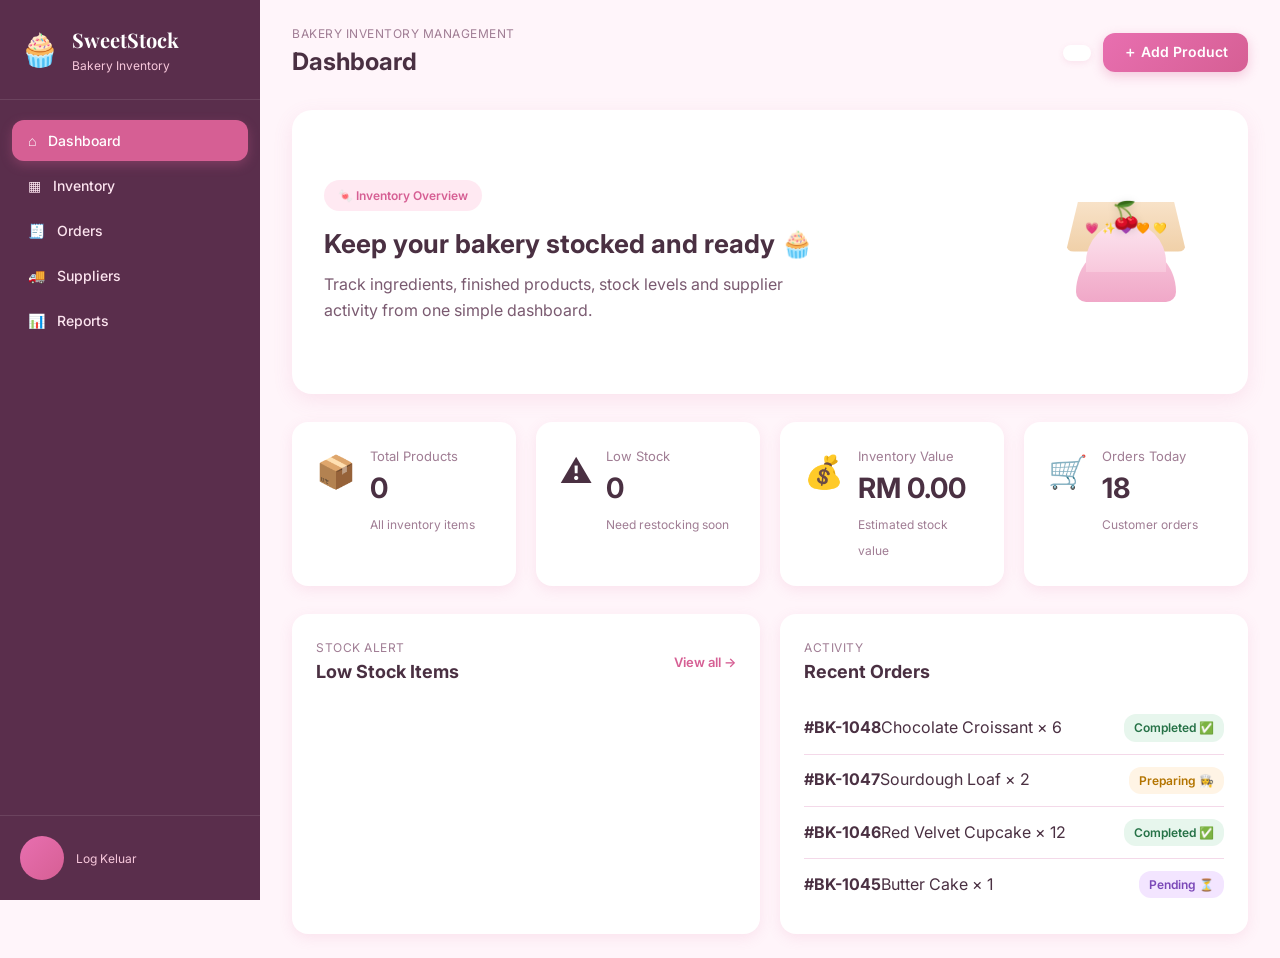
==== index.html @ ae4f5755 "index.html" ====
<!DOCTYPE html>
<html lang="ms">
<head>
    <meta charset="UTF-8" />
    <meta name="viewport" content="width=device-width, initial-scale=1.0" />
    <meta name="description" content="SweetStock — Bakery Inventory Management System" />
    <title>SweetStock · Bakery Inventory</title>
    <link rel="preconnect" href="https://fonts.googleapis.com">
    <link rel="preconnect" href="https://fonts.gstatic.com" crossorigin>
    <link href="https://fonts.googleapis.com/css2?family=Inter:wght@400;500;600;700&family=Playfair+Display:wght@700&display=swap" rel="stylesheet">
    <link rel="stylesheet" href="style.css" />
</head>
<body>
  <div class="app-shell">
    <aside class="sidebar" id="sidebar">
      <div class="brand">
        <div class="brand-icon">🧁</div>
        <div>
          <h1>SweetStock</h1>
          <p>Bakery Inventory</p>
        </div>
      </div>
      <nav class="nav-menu">
        <button class="nav-link active" data-section="dashboard">
          <span>⌂</span> Dashboard
        </button>
        <button class="nav-link" data-section="inventory">
          <span>▦</span> Inventory
        </button>
        <button class="nav-link" data-section="orders">
          <span>🧾</span> Orders
        </button>
        <button class="nav-link" data-section="suppliers">
          <span>🚚</span> Suppliers
        </button>
        <button class="nav-link" data-section="reports">
          <span>📊</span> Reports
        </button>
      </nav>
      <div class="sidebar-footer">
        <div class="user-card">
          <div class="avatar" id="userAvatar"></div>
          <div>
            <strong id="userName"></strong>
            <span><a href="#" id="logoutLink">Log Keluar</a></span>
          </div>
        </div>
      </div>
    </aside>
    <main class="main-content">
      <header class="topbar">
        <button class="menu-btn" id="menuBtn" aria-label="Buka Menu">☰</button>
        <div>
          <p class="eyebrow">Bakery Inventory Management</p>
          <h2 id="pageTitle">Dashboard</h2>
        </div>
        <div class="topbar-actions">
          <div class="date-chip" id="todayDate"></div>
          <button class="primary-btn" id="addProductBtn">＋ Add Product</button>
        </div>
      </header>
      <section class="content-section active" id="dashboardSection">
        <div class="hero-card">
          <div>
            <span class="badge">🍬 Inventory Overview</span>
            <h3>Keep your bakery stocked and ready 🧁</h3>
            <p>Track ingredients, finished products, stock levels and supplier activity from one simple dashboard.</p>
          </div>
          <div class="hero-illustration" aria-hidden="true">
            <div class="cupcake-3d">
              <div class="cupcake-wrapper">
                <div class="cupcake-liner"></div>
                <div class="cupcake-frosting">
                  <div class="frosting-swirly"></div>
                </div>
                <div class="cupcake-sprinkles">
                  <span>💗</span><span>✨</span><span>💜</span><span>🧡</span><span>💛</span>
                </div>
                <div class="cupcake-cherry">🍒</div>
              </div>
            </div>
          </div>
        </div>
        <div class="stats-grid">
          <article class="stat-card">
            <div class="stat-icon">📦</div>
            <div>
              <p>Total Products</p>
              <h3 id="totalProducts">0</h3>
              <span>All inventory items</span>
            </div>
          </article>
          <article class="stat-card">
            <div class="stat-icon">⚠️</div>
            <div>
              <p>Low Stock</p>
              <h3 id="lowStockCount">0</h3>
              <span>Need restocking soon</span>
            </div>
          </article>
          <article class="stat-card">
            <div class="stat-icon">💰</div>
            <div>
              <p>Inventory Value</p>
              <h3 id="inventoryValue">RM 0.00</h3>
              <span>Estimated stock value</span>
            </div>
          </article>
          <article class="stat-card">
            <div class="stat-icon">🛒</div>
            <div>
              <p>Orders Today</p>
              <h3>18</h3>
              <span>Customer orders</span>
            </div>
          </article>
        </div>
        <div class="dashboard-grid">
          <section class="panel">
            <div class="panel-header">
              <div>
                <p class="eyebrow">Stock Alert</p>
                <h3>Low Stock Items</h3>
              </div>
              <button class="text-btn" data-goto="inventory">View all →</button>
            </div>
            <div id="lowStockList" class="low-stock-list"></div>
          </section>
          <section class="panel">
            <div class="panel-header">
              <div>
                <p class="eyebrow">Activity</p>
                <h3>Recent Orders</h3>
              </div>
            </div>
            <div class="order-list">
              <div class="order-item">
                <div><strong>#BK-1048</strong><span>Chocolate Croissant × 6</span></div>
                <span class="status completed">Completed ✅</span>
              </div>
              <div class="order-item">
                <div><strong>#BK-1047</strong><span>Sourdough Loaf × 2</span></div>
                <span class="status preparing">Preparing 👩‍🍳</span>
              </div>
              <div class="order-item">
                <div><strong>#BK-1046</strong><span>Red Velvet Cupcake × 12</span></div>
                <span class="status completed">Completed ✅</span>
              </div>
              <div class="order-item">
                <div><strong>#BK-1045</strong><span>Butter Cake × 1</span></div>
                <span class="status pending">Pending ⏳</span>
              </div>
            </div>
          </section>
        </div>
      </section>
      <section class="content-section" id="inventorySection">
        <div class="panel">
          <div class="inventory-toolbar">
            <div>
              <p class="eyebrow">Product Management</p>
              <h3>Inventory List 📋</h3>
            </div>
            <div class="toolbar-actions">
              <input type="search" id="searchInput" placeholder="Search product..." />
              <select id="categoryFilter">
                <option value="all">All Categories</option>
                <option value="Ingredient">Ingredient</option>
                <option value="Bread">Bread</option>
                <option value="Pastry">Pastry</option>
                <option value="Cake">Cake</option>
              </select>
              <select id="stockFilter">
                <option value="all">All Stock</option>
                <option value="low">Low Stock</option>
                <option value="available">Available</option>
              </select>
            </div>
          </div>
          <div class="table-wrap">
            <table>
              <thead>
                <tr>
                  <th>Product</th>
                  <th>Category</th>
                  <th>Stock</th>
                  <th>Unit</th>
                  <th>Unit Price</th>
                  <th>Status</th>
                  <th>Action</th>
                </tr>
              </thead>
              <tbody id="inventoryTableBody"></tbody>
            </table>
          </div>
        </div>
      </section>
      <section class="content-section" id="ordersSection">
        <div class="empty-page-card">
          <div class="empty-icon">🧾</div>
          <h3>Order Management</h3>
          <p>Order tracking page — ready for your data.</p>
        </div>
      </section>
      <section class="content-section" id="suppliersSection">
        <div class="supplier-grid">
          <article class="supplier-card">
            <div class="supplier-logo">FM</div>
            <h3>Fresh Mills Sdn. Bhd.</h3>
            <p>Flour, sugar and baking dry goods.</p>
            <span>📞 +60 12-345 6789</span>
          </article>
          <article class="supplier-card">
            <div class="supplier-logo">DP</div>
            <h3>DairyPlus Trading</h3>
            <p>Butter, milk, cream and cheese.</p>
            <span>📞 +60 11-222 9088</span>
          </article>
          <article class="supplier-card">
            <div class="supplier-logo">CC</div>
            <h3>Cocoa Craft Supply</h3>
            <p>Chocolate, cocoa and decorations.</p>
            <span>📞 +60 13-889 1900</span>
          </article>
        </div>
      </section>
      <section class="content-section" id="reportsSection">
        <div class="reports-grid">
          <article class="panel report-card">
            <p class="eyebrow">Stock Health</p>
            <h3>Inventory Summary 📊</h3>
            <div class="progress-row">
              <div><span>✅ Available Stock</span><strong id="availablePercent">0%</strong></div>
              <div class="progress"><div id="availableBar"></div></div>
            </div>
            <div class="progress-row">
              <div><span>⚠️ Low Stock</span><strong id="lowPercent">0%</strong></div>
              <div class="progress"><div id="lowBar"></div></div>
            </div>
          </article>
          <article class="panel report-card">
            <p class="eyebrow">Estimated Value</p>
            <h3 id="reportValue">RM 0.00</h3>
            <p class="muted">Calculated using current stock × unit price.</p>
          </article>
        </div>
      </section>
    </main>
  </div>
  <div class="modal-backdrop" id="productModal">
    <div class="modal">
      <div class="modal-header">
        <div>
          <p class="eyebrow">Inventory</p>
          <h3 id="modalTitle">Add New Product ✨</h3>
        </div>
        <button class="close-btn" id="closeModalBtn" aria-label="Tutup">×</button>
      </div>
      <form id="productForm">
        <input type="hidden" id="productId" />
        <div class="form-grid">
          <label>Product Name<input id="productName" type="text" required placeholder="Contoh: Bread Flour" /></label>
          <label>Category<select id="productCategory" required>
            <option value="Ingredient">Ingredient</option>
            <option value="Bread">Bread</option>
            <option value="Pastry">Pastry</option>
            <option value="Cake">Cake</option>
          </select></label>
          <label>Stock Quantity<input id="productStock" type="number" min="0" step="0.01" required /></label>
          <label>Unit<select id="productUnit" required>
            <option value="kg">kg</option>
            <option value="pack">pack</option>
            <option value="pcs">pcs</option>
            <option value="box">box</option>
            <option value="bottle">bottle</option>
          </select></label>
          <label>Unit Price (RM)<input id="productPrice" type="number" min="0" step="0.01" required /></label>
          <label>Low Stock Level<input id="productMinimum" type="number" min="0" step="0.01" required /></label>
        </div>
        <div class="modal-actions">
          <button type="button" class="secondary-btn" id="cancelBtn">Cancel</button>
          <button type="submit" class="primary-btn">Save Product 💾</button>
        </div>
      </form>
    </div>
  </div>
  <div class="toast" id="toast"></div>
  <script src="app.js"></script>
</body>
</html>
---- style.css ----
/* ===== TEMA UTAMA & GLOBAL ===== */
:root {
    --bg: #fff5fa;
    --primary: #d65f94;
    --primary-dark: #b84a7c;
    --secondary: #f8c8dc;
    --accent: #f0a8d0;
    --text: #4a3042;
    --text-light: #7a5a70;
    --muted: #a07d94;
    --error: #c03e70;
    --success: #267247;
    --warning: #e69500;
    --card-bg: #ffffff;
    --sidebar-bg: #5a2e4c;
    --sidebar-text: #fce4ef;
    --border: #f4d9e9;
    --shadow: rgba(214, 95, 148, 0.12);
}
* { margin: 0; padding: 0; box-sizing: border-box; }
body {
    font-family: "Inter", sans-serif;
    background: var(--bg);
    color: var(--text);
    line-height: 1.6;
}
a { text-decoration: none; color: inherit; }
button { font-family: inherit; cursor: pointer; border: none; }
input, select { font-family: inherit; }

/* ===== HALAMAN DAFTAR & MASUK ===== */
.auth-body {
    margin: 0;
    font-family: "Inter", sans-serif;
    background: var(--bg);
    min-height: 100vh;
    display: grid;
    place-items: center;
    padding: 20px;
}
.auth-card {
    background: white;
    border-radius: 24px;
    padding: 32px;
    width: 100%;
    max-width: 420px;
    box-shadow: 0 12px 35px rgba(214,95,148,0.15);
}
.auth-header {
    text-align: center;
    margin-bottom: 24px;
}
.auth-icon { font-size: 48px; margin-bottom: 8px; }
.auth-header h1 {
    font-family: "Playfair Display", serif;
    color: #7a3b60;
    margin: 10px 0 4px;
}
.desc { color: var(--muted); margin: 0; }
.alert { padding: 12px; border-radius: 12px; margin-bottom: 16px; display: none; }
.alert.error { background: #ffe9f2; color: var(--error); }
.alert.success { background: #e7f6ed; color: var(--success); }
.auth-body form { display: grid; gap: 14px; }
.auth-body label {
    font-size: 13px;
    font-weight: 600;
    color: #5a4050;
}
.auth-body input {
    width: 100%;
    padding: 12px 14px;
    border: 1px solid #f4d9e9;
    border-radius: 12px;
    font-size: 15px;
    outline: none;
}
.auth-body input:focus {
    border-color: var(--primary);
    box-shadow: 0 0 0 3px rgba(214,95,148,0.1);
}
.auth-body button {
    background: linear-gradient(135deg, #e86fb0, #d65f94);
    color: white;
    border: none;
    padding: 13px;
    border-radius: 12px;
    font-size: 15px;
    font-weight: 600;
    cursor: pointer;
    margin-top: 8px;
}
.auth-body button:hover { background: var(--primary-dark); }
.link {
    text-align: center;
    margin-top: 20px;
    font-size: 14px;
    color: var(--muted);
}
.link a {
    color: var(--primary);
    text-decoration: none;
    font-weight: 600;
}

/* ===== SUSUN ATUR APLIKASI ===== */
.app-shell { display: flex; min-height: 100vh; }
.sidebar {
    width: 260px;
    background: var(--sidebar-bg);
    color: var(--sidebar-text);
    display: flex;
    flex-direction: column;
    position: fixed;
    height: 100vh;
    left: 0;
    top: 0;
    z-index: 100;
}
.brand {
    display: flex;
    align-items: center;
    gap: 12px;
    padding: 24px 20px;
    border-bottom: 1px solid rgba(255,255,255,0.1);
}
.brand-icon { font-size: 32px; }
.brand h1 { font-family: "Playfair Display", serif; font-size: 20px; color: white; }
.brand p { font-size: 12px; color: var(--secondary); }
.nav-menu { flex: 1; padding: 20px 12px; }
.nav-link {
    display: flex;
    align-items: center;
    gap: 12px;
    width: 100%;
    padding: 12px 16px;
    margin-bottom: 4px;
    background: transparent;
    color: var(--sidebar-text);
    border-radius: 12px;
    font-size: 14px;
    font-weight: 500;
    transition: all 0.2s;
}
.nav-link:hover { background: rgba(255,255,255,0.08); }
.nav-link.active {
    background: var(--primary);
    color: white;
    box-shadow: 0 4px 12px rgba(214,95,148,0.3);
}
.sidebar-footer {
    padding: 20px;
    border-top: 1px solid rgba(255,255,255,0.1);
}
.user-card { display: flex; align-items: center; gap: 12px; }
.avatar {
    width: 44px; height: 44px; border-radius: 50%;
    background: linear-gradient(135deg, #e86fb0, #d65f94);
    color: white; display: flex; align-items: center; justify-content: center;
    font-weight: 700; font-size: 16px;
}
.user-card strong { display: block; color: white; font-size: 14px; }
.user-card span { font-size: 12px; color: var(--secondary); }
.user-card span a { color: inherit; text-decoration: none; }

/* ===== KANDUNGAN UTAMA ===== */
.main-content { flex: 1; margin-left: 260px; padding: 24px 32px; }
.menu-btn { display: none; font-size: 24px; background: transparent; color: var(--text); padding: 4px 10px; }
.topbar {
    display: flex; align-items: center; justify-content: space-between;
    margin-bottom: 28px; flex-wrap: wrap; gap: 16px;
}
.eyebrow { font-size: 12px; color: var(--muted); text-transform: uppercase; letter-spacing: 0.5px; }
.topbar h2 { font-size: 24px; color: var(--text); }
.topbar-actions { display: flex; align-items: center; gap: 12px; }
.date-chip {
    background: white; padding: 8px 14px; border-radius: 20px;
    font-size: 13px; color: var(--text-light); box-shadow: 0 2px 6px var(--shadow);
}
.primary-btn {
    background: linear-gradient(135deg, #e86fb0, #d65f94);
    color: white; padding: 10px 20px; border-radius: 12px;
    font-size: 14px; font-weight: 600;
    box-shadow: 0 4px 12px rgba(214,95,148,0.3); transition: transform 0.2s;
}
.primary-btn:hover { transform: translateY(-2px); }

/* ===== KANDUNGAN BAHAGIAN ===== */
.content-section { display: none; }
.content-section.active { display: block; animation: fadeIn 0.3s ease; }
@keyframes fadeIn {
    from { opacity: 0; transform: translateY(8px); }
    to { opacity: 1; transform: translateY(0); }
}

/* ===== KAD UTAMA ===== */
.hero-card {
    background: white; border-radius: 20px; padding: 32px;
    display: flex; align-items: center; justify-content: space-between;
    gap: 24px; margin-bottom: 28px;
    box-shadow: 0 6px 20px var(--shadow); flex-wrap: wrap;
}
.badge {
    display: inline-block; background: #ffe9f2; color: var(--primary);
    padding: 6px 14px; border-radius: 20px; font-size: 12px;
    font-weight: 600; margin-bottom: 12px;
}
.hero-card h3 { font-size: 26px; margin-bottom: 8px; color: var(--text); }
.hero-card p { color: var(--text-light); max-width: 500px; }
.hero-illustration { padding: 10px; min-width: 160px; display: flex; justify-content: center; }

/* ===== CUPCAKE ANIMASI ===== */
@keyframes float {
    0%, 100% { transform: translateY(0); }
    50% { transform: translateY(-12px); }
}
@keyframes sparkle {
    0%, 100% { opacity: 1; }
    50% { opacity: 0.5; }
}
.cupcake-3d {
    display: flex; align-items: center; justify-content: center; flex-direction: column;
    width: 160px; height: 200px; animation: float 3s ease-in-out infinite;
    z-index: 10;
}
.cupcake-wrapper {
    position: relative; display: flex; flex-direction: column; align-items: center;
}
.cupcake-liner {
    width: 120px; height: 50px;
    background: linear-gradient(180deg, #f8e2c8, #f0d0a8);
    clip-path: polygon(10% 0%, 90% 0%, 100% 100%, 0% 100%);
    border-radius: 0 0 8px 8px;
}
.cupcake-frosting {
    width: 100px; height: 60px;
    background: linear-gradient(180deg, #f8c8dc, #f0a8c8);
    border-radius: 50px 50px 10px 10px;
    position: relative; margin-top: -10px;
}
.frosting-swirly {
    position: absolute; top: -20px; left: 50%; transform: translateX(-50%);
    width: 80px; height: 50px;
    background: linear-gradient(180deg, #fce4ef, #f8c8dc);
    border-radius: 50px 50px 0 0;
}
.cupcake-sprinkles {
    position: absolute; top: 18px; left: 50%; transform: translateX(-50%);
    display: flex; gap: 3px; font-size: 11px;
    animation: sparkle 2s ease-in-out infinite;
}
.cupcake-cherry {
    position: absolute; top: -8px; left: 50%; transform: translateX(-50%);
    font-size: 26px; filter: drop-shadow(0 2px 4px rgba(0,0,0,0.15));
}

/* ===== STATISTIK ===== */
.stats-grid {
    display: grid; grid-template-columns: repeat(auto-fit, minmax(220px, 1fr));
    gap: 20px; margin-bottom: 28px;
}
.stat-card {
    background: white; border-radius: 16px; padding: 24px;
    display: flex; gap: 14px; box-shadow: 0 4px 14px var(--shadow);
}
.stat-icon { font-size: 32px; }
.stat-card p { font-size: 13px; color: var(--muted); }
.stat-card h3 { font-size: 28px; color: var(--text); }
.stat-card span { font-size: 12px; color: var(--muted); }

/* ===== BAHAGIAN BAWAH ===== */
.dashboard-grid {
    display: grid; grid-template-columns: repeat(auto-fit, minmax(380px, 1fr)); gap: 20px;
}
.panel {
    background: white; border-radius: 16px; padding: 24px;
    box-shadow: 0 4px 14px var(--shadow);
}
.panel-header {
    display: flex; justify-content: space-between; align-items: center; margin-bottom: 16px;
}
.panel-header h3 { font-size: 18px; color: var(--text); }
.text-btn { background: transparent; color: var(--primary); font-size: 13px; font-weight: 600; }
.low-stock-list, .order-list { margin-top: 12px; }
.stock-alert, .order-item {
    display: flex; justify-content: space-between; align-items: center;
    padding: 12px 0; border-bottom: 1px solid var(--border);
}
.stock-alert:last-child, .order-item:last-child { border-bottom: none; }
.stock-alert strong { display: block; }
.stock-alert span { font-size: 12px; color: var(--muted); }
.stock-qty { color: var(--error); font-weight: 600; }
.status {
    padding: 4px 10px; border-radius: 12px; font-size: 12px; font-weight: 600;
}
.status.completed { background: #e7f6ed; color: var(--success); }
.status.preparing { background: #fff4e5; color: #b37400; }
.status.pending { background: #f3e5ff; color: #7b48b8; }

/* ===== JADUAL INVENTORI ===== */
.inventory-toolbar {
    display: flex; justify-content: space-between; align-items: center;
    flex-wrap: wrap; gap: 12px; margin-bottom: 16px;
}
.toolbar-actions { display: flex; gap: 8px; flex-wrap: wrap; }
.toolbar-actions input, .toolbar-actions select {
    padding: 8px 12px; border: 1px solid var(--border);
    border-radius: 10px; font-size: 13px;
}
.table-wrap { overflow-x: auto; }
table { width: 100%; border-collapse: collapse; }
th {
    background: var(--bg); padding: 12px; text-align: left;
    font-size: 12px; color: var(--muted); text-transform: uppercase;
}
td { padding: 14px 12px; border-bottom: 1px solid var(--border); font-size: 14px; }
.stock-status {
    padding: 4px 10px; border-radius: 12px; font-size: 12px; font-weight: 600;
}
.stock-status.low { background: #ffe9f2; color: var(--error); }
.stock-status.available { background: #e7f6ed; color: var(--success); }
.action-group { display: flex; gap: 6px; }
.icon-btn {
    background: var(--bg); border: none; width: 32px; height: 32px;
    border-radius: 8px; font-size: 14px; cursor: pointer;
}

/* ===== PEMBEKAL & LAPORAN ===== */
.supplier-grid, .reports-grid {
    display: grid; grid-template-columns: repeat(auto-fit, minmax(260px, 1fr)); gap: 20px;
}
.supplier-card {
    background: white; border-radius: 16px; padding: 24px;
    box-shadow: 0 4px 14px var(--shadow);
}
.supplier-logo {
    width: 48px; height: 48px; border-radius: 12px;
    background: linear-gradient(135deg, #e86fb0, #d65f94);
    color: white; display: flex; align-items: center; justify-content: center;
    font-weight: 700; margin-bottom: 12px;
}
.supplier-card h3 { font-size: 16px; margin-bottom: 4px; }
.supplier-card p { font-size: 13px; color: var(--muted); margin-bottom: 8px; }
.supplier-card span { font-size: 13px; color: var(--text-light); }
.progress-row { margin: 16px 0; }
.progress-row > div:first-child {
    display: flex; justify-content: space-between; margin-bottom: 6px;
}
.progress {
    height: 10px; background: var(--bg); border-radius: 5px; overflow: hidden;
}
.progress > div { height: 100%; border-radius: 5px; transition: width 0.5s ease; }
#availableBar { background: linear-gradient(90deg, #4cc978, #38a860); }
#lowBar { background: linear-gradient(90deg, #f2a65a, #e68a00); }
.muted { color: var(--muted); font-size: 13px; margin-top: 4px; }
.empty-page-card { text-align: center; padding: 60px 20px; color: var(--muted); }
.empty-icon { font-size: 48px; margin-bottom: 16px; }

/* ===== MODAL ===== */
.modal-backdrop {
    position: fixed; inset: 0; background: rgba(0,0,0,0.5);
    display: flex; align-items: center; justify-content: center;
    z-index: 200; opacity: 0; visibility: hidden; transition: all 0.3s;
}
.modal-backdrop.show { opacity: 1; visibility: visible; }
.modal {
    background: white; border-radius: 20px; width: 90%; max-width: 520px;
    padding: 28px; transform: translateY(20px); transition: transform 0.3s;
}
.modal-backdrop.show .modal { transform: translateY(0); }
.modal-header {
    display: flex; justify-content: space-between; align-items: flex-start; margin-bottom: 20px;
}
.close-btn { font-size: 24px; background: transparent; color: var(--muted); padding: 0; line-height: 1; }
.form-grid { display: grid; grid-template-columns: repeat(2, 1fr); gap: 14px; }
.form-grid label {
    display: flex; flex-direction: column; gap: 6px;
    font-size: 13px; font-weight: 600; color: var(--text-light);
}
.form-grid input, .form-grid select {
    padding: 10px 12px; border: 1px solid var(--border); border-radius: 10px; font-size: 14px;
}
.form-grid input:focus, .form-grid select:focus {
    outline: none; border-color: var(--primary);
    box-shadow: 0 0 0 3px rgba(214,95,148,0.1);
}
.form-grid label:nth-child(1),
.form-grid label:nth-child(3) { grid-column: 1 / -1; }
.modal-actions { display: flex; justify-content: flex-end; gap: 10px; margin-top: 20px; }
.secondary-btn {
    background: var(--border); color: var(--text); padding: 10px 20px;
    border-radius: 12px; font-size: 14px; font-weight: 600;
}
.toast {
    position: fixed; bottom: 24px; right: 24px; background: var(--text);
    color: white; padding: 14px 24px; border-radius: 12px;
    box-shadow: 0 6px 20px rgba(0,0,0,0.2);
    transform: translateY(100px); opacity: 0; transition: all 0.3s; z-index: 300;
}
.toast.show { transform: translateY(0); opacity: 1; }

/* ===== RESPONSIF ===== */
@media (max-width: 768px) {
    .sidebar { transform: translateX(-100%); transition: transform 0.3s; }
    .sidebar.open { transform: translateX(0); }
    .menu-btn { display: block; }
    .main-content { margin-left: 0; padding: 16px; }
    .hero-card { flex-direction: column; text-align: center; }
    .form-grid { grid-template-columns: 1fr; }
    .stats-grid { grid-template-columns: 1fr 1fr; }
    .dashboard-grid { grid-template-columns: 1fr; }
}
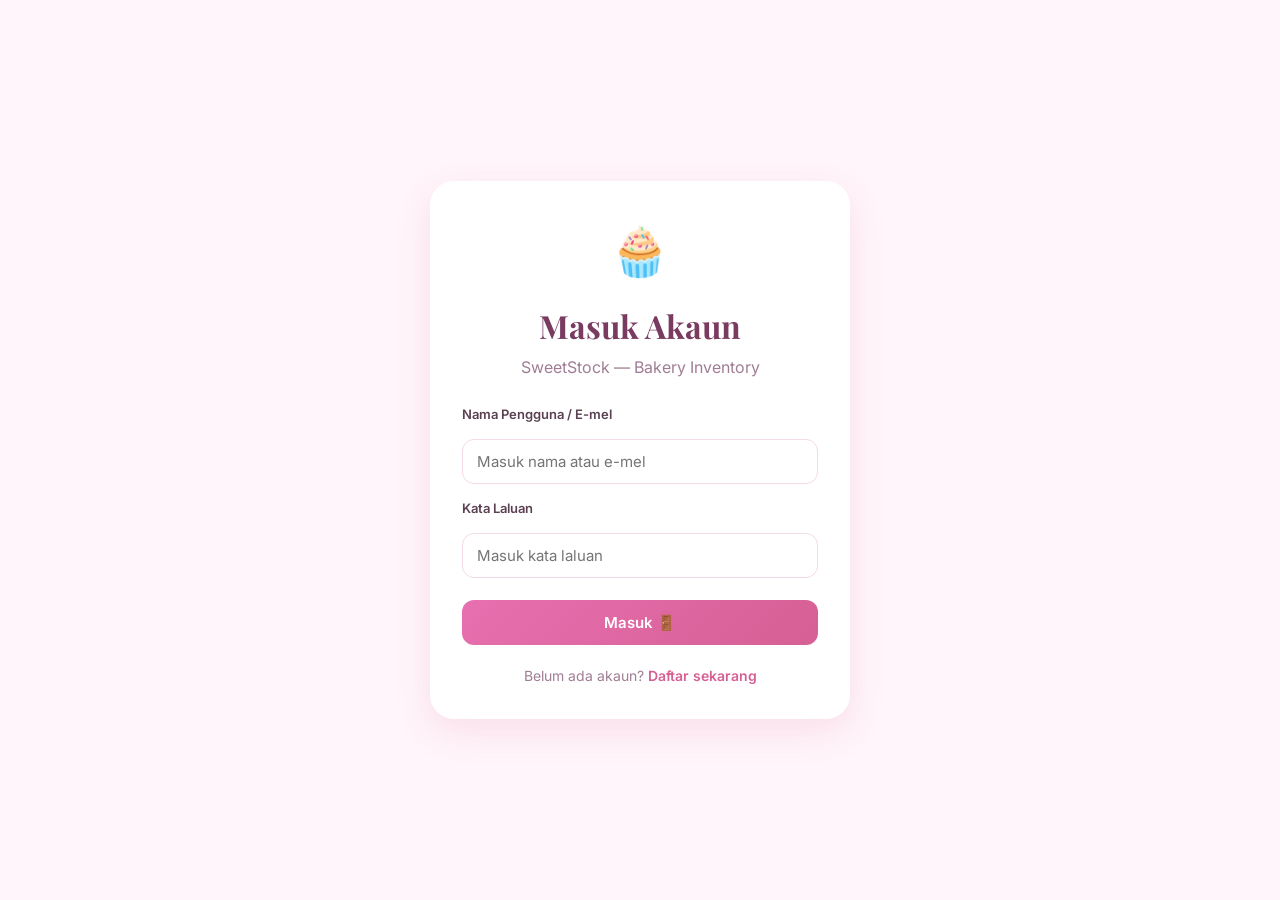
==== commit cfcf706c: "index.html" ====
--- a/index.html
+++ b/index.html
@@ -68,18 +68,24 @@
           </div>
           <div class="hero-illustration" aria-hidden="true">
             <div class="cupcake-3d">
-              <div class="cupcake-wrapper">
-                <div class="cupcake-liner"></div>
-                <div class="cupcake-frosting">
-                  <div class="frosting-swirly"></div>
-                </div>
-                <div class="cupcake-sprinkles">
-                  <span>💗</span><span>✨</span><span>💜</span><span>🧡</span><span>💛</span>
-                </div>
-                <div class="cupcake-cherry">🍒</div>
-              </div>
-            </div>
-          </div>
+    <div class="cupcake-wrapper">
+
+        <div class="cupcake-cherry">
+            🍒
+        </div>
+
+        <div class="cupcake-frosting">
+            <div class="frosting-swirly"></div>
+
+            <div class="cupcake-sprinkles">
+                💕 🍬 💛
+            </div>
+        </div>
+
+        <div class="cupcake-liner"></div>
+
+    </div>
+</div>
         </div>
         <div class="stats-grid">
           <article class="stat-card">
--- a/style.css
+++ b/style.css
@@ -209,48 +209,223 @@
 .hero-illustration { padding: 10px; min-width: 160px; display: flex; justify-content: center; }
 
 /* ===== CUPCAKE ANIMASI ===== */
-@keyframes float {
-    0%, 100% { transform: translateY(0); }
-    50% { transform: translateY(-12px); }
-}
-@keyframes sparkle {
-    0%, 100% { opacity: 1; }
-    50% { opacity: 0.5; }
-}
+/* ===== CUPCAKE STABLE ANIMATION ===== */
+
 .cupcake-3d {
-    display: flex; align-items: center; justify-content: center; flex-direction: column;
-    width: 160px; height: 200px; animation: float 3s ease-in-out infinite;
+    width: 160px;
+    height: 200px;
+    position: relative;
+
+    display: flex;
+    align-items: center;
+    justify-content: center;
+
+    flex-shrink: 0;
+
+    /* Hanya cupcake utama yang bergerak */
+    animation: cupcakeFloat 4s ease-in-out infinite;
+
+    will-change: transform;
+    transform: translate3d(0, 0, 0);
+}
+
+/* Floating yang lebih stabil */
+@keyframes cupcakeFloat {
+    0% {
+        transform: translate3d(0, 0, 0);
+    }
+
+    50% {
+        transform: translate3d(0, -8px, 0);
+    }
+
+    100% {
+        transform: translate3d(0, 0, 0);
+    }
+}
+
+
+/* ===== WRAPPER ===== */
+
+.cupcake-wrapper {
+    width: 140px;
+    height: 170px;
+
+    position: relative;
+
+    display: flex;
+    flex-direction: column;
+    align-items: center;
+    justify-content: flex-end;
+
+    box-sizing: border-box;
+}
+
+
+/* ===== CUPCAKE LINER ===== */
+
+.cupcake-liner {
+    width: 120px;
+    height: 50px;
+
+    position: relative;
+    z-index: 1;
+
+    background: linear-gradient(
+        180deg,
+        #f8e2c8 0%,
+        #f0d0a8 100%
+    );
+
+    clip-path: polygon(
+        10% 0%,
+        90% 0%,
+        100% 100%,
+        0% 100%
+    );
+
+    border-radius: 0 0 8px 8px;
+
+    box-sizing: border-box;
+}
+
+
+/* ===== FROSTING ===== */
+
+.cupcake-frosting {
+    width: 100px;
+    height: 60px;
+
+    position: relative;
+    z-index: 2;
+
+    margin-bottom: -2px;
+
+    background: linear-gradient(
+        180deg,
+        #f8c8dc 0%,
+        #f0a8c8 100%
+    );
+
+    border-radius: 50px 50px 12px 12px;
+
+    box-sizing: border-box;
+}
+
+
+/* ===== FROSTING ATAS ===== */
+
+.frosting-swirly {
+    width: 80px;
+    height: 50px;
+
+    position: absolute;
+    top: -24px;
+    left: 50%;
+
+    /*
+     * Penting:
+     * translateX hanya untuk posisi,
+     * tidak dicampur dengan animation.
+     */
+    transform: translateX(-50%);
+
+    background: linear-gradient(
+        180deg,
+        #fce4ef 0%,
+        #f8c8dc 100%
+    );
+
+    border-radius: 50px 50px 15px 15px;
+
+    box-sizing: border-box;
+}
+
+
+/* ===== SPRINKLES ===== */
+
+.cupcake-sprinkles {
+    position: absolute;
+
+    top: 18px;
+    left: 50%;
+
+    transform: translateX(-50%);
+
+    display: flex;
+    align-items: center;
+    justify-content: center;
+
+    gap: 3px;
+
+    width: 70px;
+
+    font-size: 11px;
+
+    animation: sprinkleSparkle 2.5s ease-in-out infinite;
+
+    pointer-events: none;
+}
+
+@keyframes sprinkleSparkle {
+    0%,
+    100% {
+        opacity: 1;
+    }
+
+    50% {
+        opacity: 0.65;
+    }
+}
+
+
+/* ===== CHERRY ===== */
+
+.cupcake-cherry {
+    position: absolute;
+
+    top: -38px;
+    left: 50%;
+
+    transform: translateX(-50%);
+
     z-index: 10;
-}
-.cupcake-wrapper {
-    position: relative; display: flex; flex-direction: column; align-items: center;
-}
-.cupcake-liner {
-    width: 120px; height: 50px;
-    background: linear-gradient(180deg, #f8e2c8, #f0d0a8);
-    clip-path: polygon(10% 0%, 90% 0%, 100% 100%, 0% 100%);
-    border-radius: 0 0 8px 8px;
-}
-.cupcake-frosting {
-    width: 100px; height: 60px;
-    background: linear-gradient(180deg, #f8c8dc, #f0a8c8);
-    border-radius: 50px 50px 10px 10px;
-    position: relative; margin-top: -10px;
-}
-.frosting-swirly {
-    position: absolute; top: -20px; left: 50%; transform: translateX(-50%);
-    width: 80px; height: 50px;
-    background: linear-gradient(180deg, #fce4ef, #f8c8dc);
-    border-radius: 50px 50px 0 0;
-}
-.cupcake-sprinkles {
-    position: absolute; top: 18px; left: 50%; transform: translateX(-50%);
-    display: flex; gap: 3px; font-size: 11px;
-    animation: sparkle 2s ease-in-out infinite;
-}
-.cupcake-cherry {
-    position: absolute; top: -8px; left: 50%; transform: translateX(-50%);
-    font-size: 26px; filter: drop-shadow(0 2px 4px rgba(0,0,0,0.15));
+
+    font-size: 26px;
+
+    line-height: 1;
+
+    filter: drop-shadow(
+        0 2px 4px rgba(0, 0, 0, 0.15)
+    );
+
+    pointer-events: none;
+}
+
+
+/* ===== MOBILE ===== */
+
+@media (max-width: 768px) {
+
+    .cupcake-3d {
+        width: 130px;
+        height: 170px;
+    }
+
+    .cupcake-wrapper {
+        transform: scale(0.85);
+    }
+}
+
+
+/* ===== REDUCE MOTION ===== */
+
+@media (prefers-reduced-motion: reduce) {
+
+    .cupcake-3d,
+    .cupcake-sprinkles {
+        animation: none;
+    }
 }
 
 /* ===== STATISTIK ===== */
